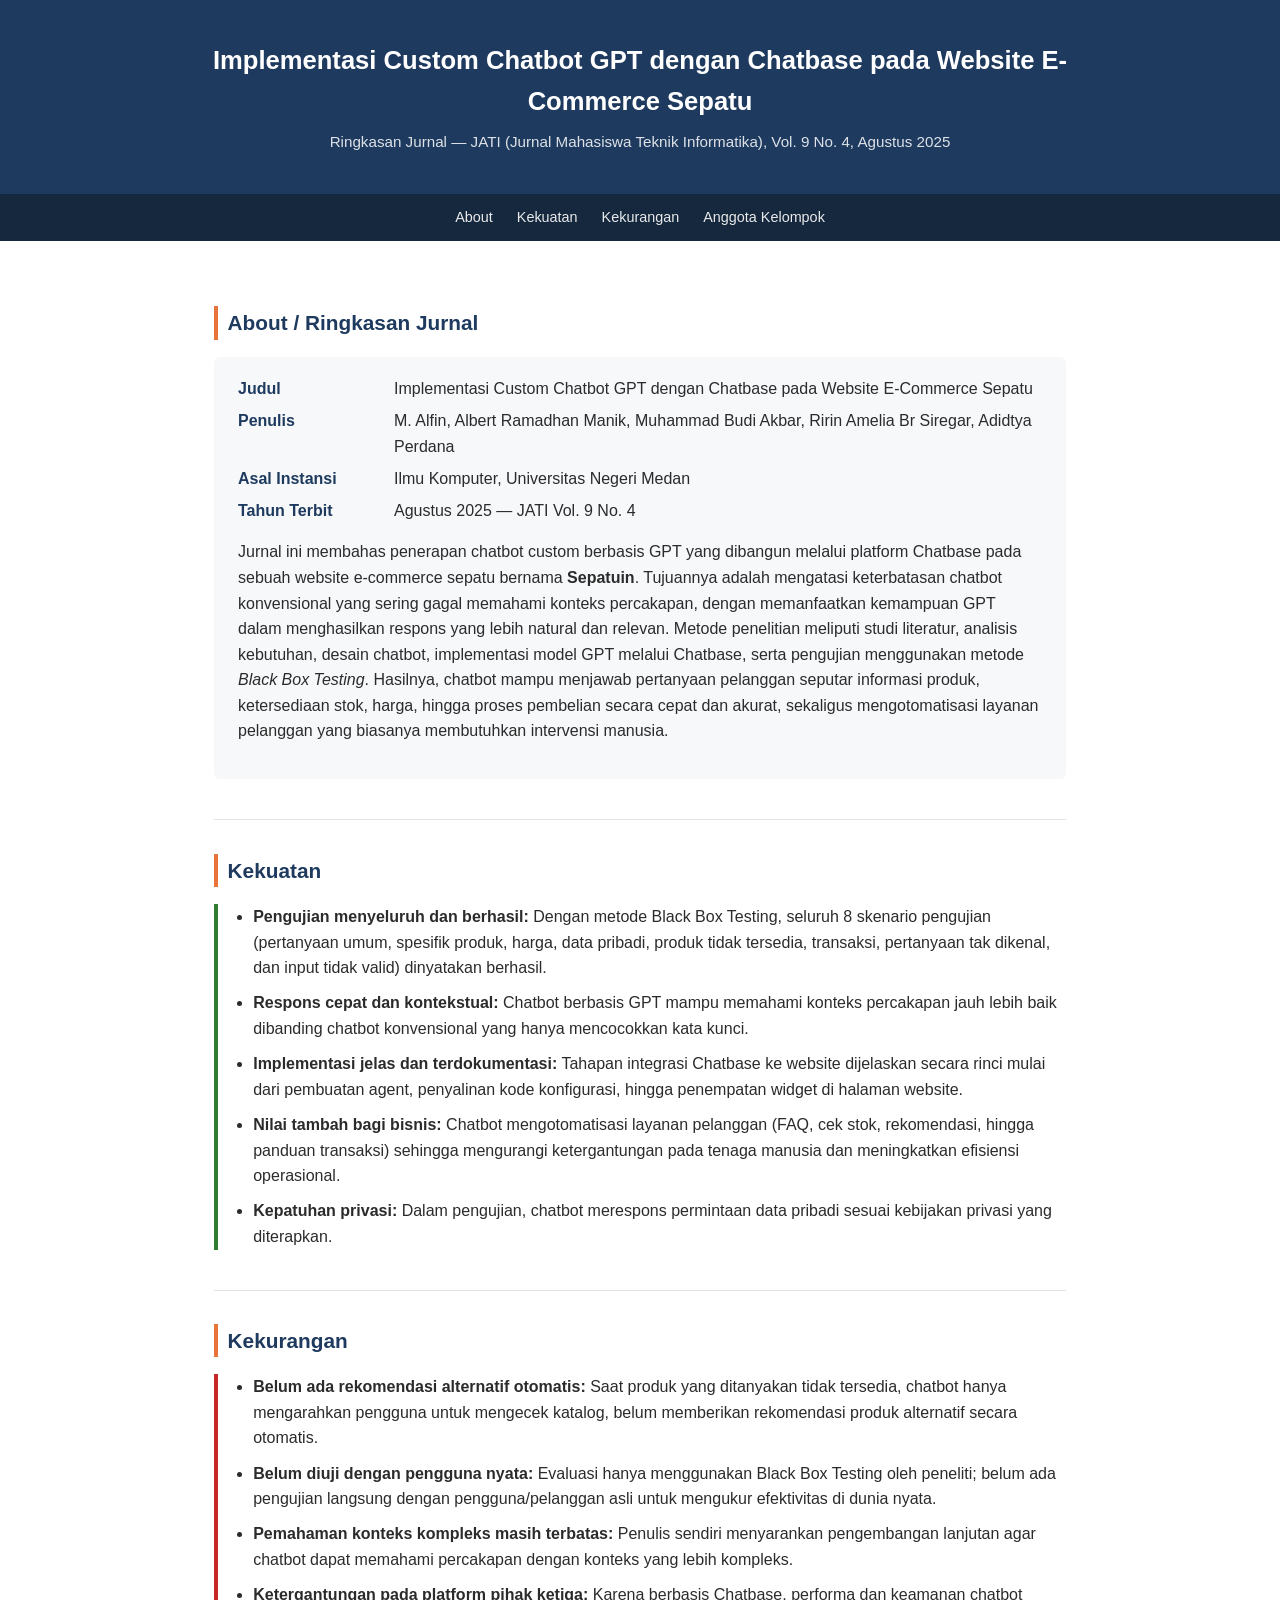
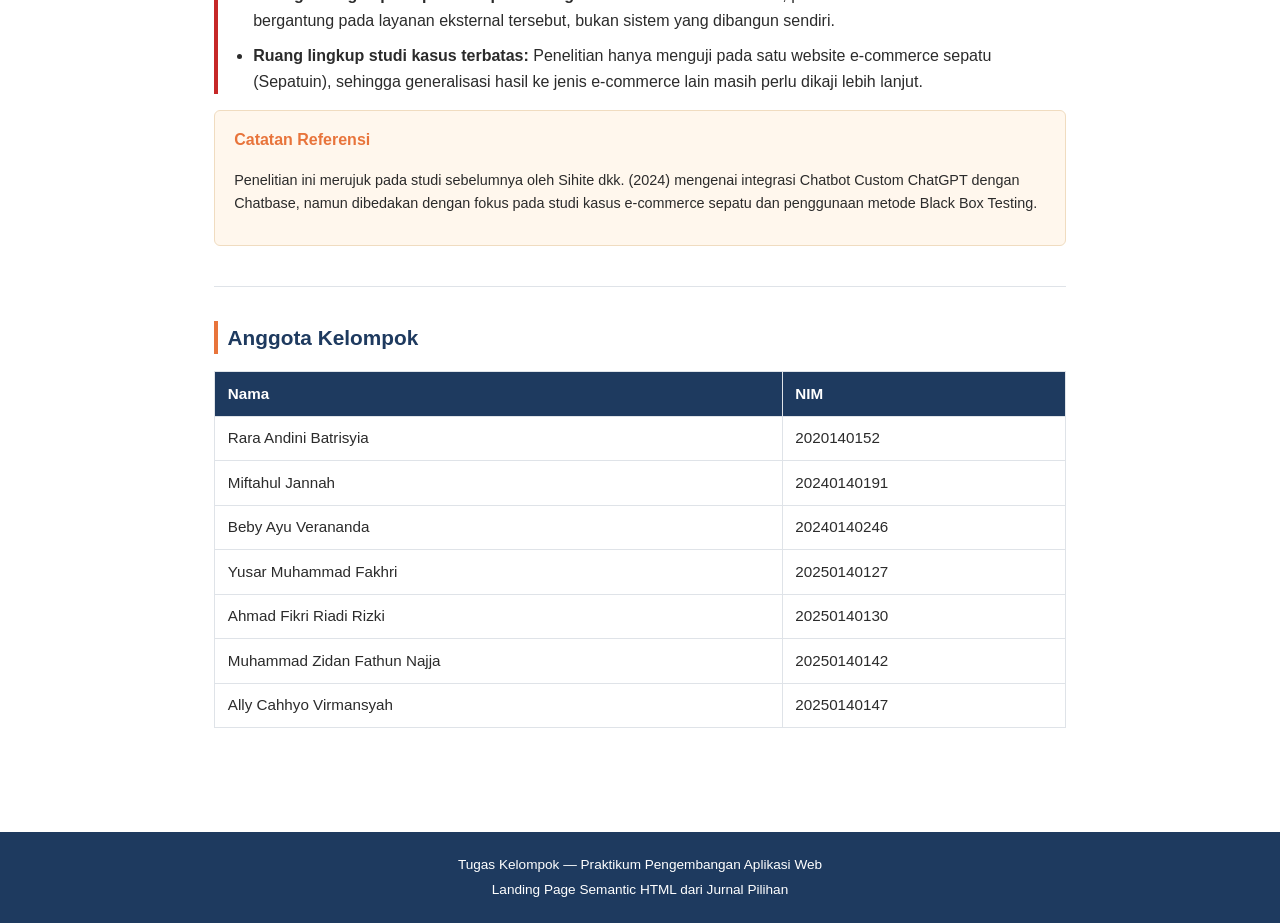
==== index.html @ 5da0dda4 "nambahin nim yang kurang" ====
<!DOCTYPE html>
<html lang="id">
<head>
<meta charset="UTF-8">
<meta name="viewport" content="width=device-width, initial-scale=1.0">
<title>Implementasi Custom Chatbot GPT dengan Chatbase pada Website E-Commerce Sepatu</title>
<style>
  :root {
    --primary: #1e3a5f;
    --accent: #e8743b;
    --bg-light: #f7f8fa;
    --text: #2b2b2b;
    --border: #dfe3e8;
  }
  * { box-sizing: border-box; }
  body {
    margin: 0;
    font-family: "Segoe UI", Arial, sans-serif;
    color: var(--text);
    line-height: 1.6;
    background: #ffffff;
  }
  header {
    background: var(--primary);
    color: #fff;
    padding: 2.5rem 1.5rem;
    text-align: center;
  }
  header h1 {
    margin: 0 0 0.5rem 0;
    font-size: 1.6rem;
    max-width: 900px;
    margin-left: auto;
    margin-right: auto;
  }
  header p.subtitle {
    margin: 0;
    opacity: 0.85;
    font-size: 0.95rem;
  }
  nav {
    background: #16283d;
    display: flex;
    justify-content: center;
    flex-wrap: wrap;
    gap: 1.5rem;
    padding: 0.75rem 1rem;
  }
  nav a {
    color: #fff;
    text-decoration: none;
    font-size: 0.9rem;
    opacity: 0.9;
  }
  nav a:hover { opacity: 1; text-decoration: underline; }
  main {
    max-width: 900px;
    margin: 0 auto;
    padding: 2rem 1.5rem;
  }
  section {
    margin-bottom: 2.5rem;
    padding-top: 1rem;
    border-top: 1px solid var(--border);
  }
  section:first-of-type { border-top: none; }
  h2 {
    color: var(--primary);
    border-left: 4px solid var(--accent);
    padding-left: 0.6rem;
    font-size: 1.3rem;
  }
  article {
    background: var(--bg-light);
    padding: 1.2rem 1.5rem;
    border-radius: 6px;
  }
  article dl {
    display: grid;
    grid-template-columns: 140px 1fr;
    gap: 0.4rem 1rem;
    margin: 0 0 1rem 0;
  }
  article dt { font-weight: 600; color: var(--primary); }
  article dd { margin: 0; }
  ul.point-list {
    padding-left: 1.2rem;
  }
  ul.point-list li {
    margin-bottom: 0.6rem;
  }
  .strength { border-left: 4px solid #2e7d32; padding-left: 1rem; }
  .weakness { border-left: 4px solid #c62828; padding-left: 1rem; }
  table.members {
    width: 100%;
    border-collapse: collapse;
    margin-top: 0.5rem;
  }
  table.members th, table.members td {
    border: 1px solid var(--border);
    padding: 0.6rem 0.8rem;
    text-align: left;
    font-size: 0.95rem;
  }
  table.members th {
    background: var(--primary);
    color: #fff;
  }
  aside {
    background: #fff7ed;
    border: 1px solid #f0dcc0;
    border-radius: 6px;
    padding: 1rem 1.2rem;
    font-size: 0.9rem;
    margin-top: 1rem;
  }
  aside h3 { margin-top: 0; color: var(--accent); font-size: 1rem; }
  footer {
    background: var(--primary);
    color: #fff;
    text-align: center;
    padding: 1.2rem 1rem;
    font-size: 0.85rem;
    margin-top: 2rem;
  }
  footer p { margin: 0.2rem 0; }
</style>
</head>
<body>

<header>
  <h1>Implementasi Custom Chatbot GPT dengan Chatbase pada Website E-Commerce Sepatu</h1>
  <p class="subtitle">Ringkasan Jurnal &mdash; JATI (Jurnal Mahasiswa Teknik Informatika), Vol. 9 No. 4, Agustus 2025</p>
</header>

<nav>
  <a href="#about">About</a>
  <a href="#kekuatan">Kekuatan</a>
  <a href="#kekurangan">Kekurangan</a>
  <a href="#anggota">Anggota Kelompok</a>
</nav>

<main>

  <section id="about">
    <h2>About / Ringkasan Jurnal</h2>
    <article>
      <dl>
        <dt>Judul</dt>
        <dd>Implementasi Custom Chatbot GPT dengan Chatbase pada Website E-Commerce Sepatu</dd>
        <dt>Penulis</dt>
        <dd>M. Alfin, Albert Ramadhan Manik, Muhammad Budi Akbar, Ririn Amelia Br Siregar, Adidtya Perdana</dd>
        <dt>Asal Instansi</dt>
        <dd>Ilmu Komputer, Universitas Negeri Medan</dd>
        <dt>Tahun Terbit</dt>
        <dd>Agustus 2025 &mdash; JATI Vol. 9 No. 4</dd>
      </dl>
      <p>
        Jurnal ini membahas penerapan chatbot custom berbasis GPT yang dibangun melalui platform
        Chatbase pada sebuah website e-commerce sepatu bernama <strong>Sepatuin</strong>. Tujuannya
        adalah mengatasi keterbatasan chatbot konvensional yang sering gagal memahami konteks
        percakapan, dengan memanfaatkan kemampuan GPT dalam menghasilkan respons yang lebih natural
        dan relevan. Metode penelitian meliputi studi literatur, analisis kebutuhan, desain chatbot,
        implementasi model GPT melalui Chatbase, serta pengujian menggunakan metode
        <em>Black Box Testing</em>. Hasilnya, chatbot mampu menjawab pertanyaan pelanggan seputar
        informasi produk, ketersediaan stok, harga, hingga proses pembelian secara cepat dan akurat,
        sekaligus mengotomatisasi layanan pelanggan yang biasanya membutuhkan intervensi manusia.
      </p>
    </article>
  </section>

  <section id="kekuatan">
    <h2>Kekuatan</h2>
    <div class="strength">
      <ul class="point-list">
        <li><strong>Pengujian menyeluruh dan berhasil:</strong> Dengan metode Black Box Testing, seluruh 8 skenario pengujian (pertanyaan umum, spesifik produk, harga, data pribadi, produk tidak tersedia, transaksi, pertanyaan tak dikenal, dan input tidak valid) dinyatakan berhasil.</li>
        <li><strong>Respons cepat dan kontekstual:</strong> Chatbot berbasis GPT mampu memahami konteks percakapan jauh lebih baik dibanding chatbot konvensional yang hanya mencocokkan kata kunci.</li>
        <li><strong>Implementasi jelas dan terdokumentasi:</strong> Tahapan integrasi Chatbase ke website dijelaskan secara rinci mulai dari pembuatan agent, penyalinan kode konfigurasi, hingga penempatan widget di halaman website.</li>
        <li><strong>Nilai tambah bagi bisnis:</strong> Chatbot mengotomatisasi layanan pelanggan (FAQ, cek stok, rekomendasi, hingga panduan transaksi) sehingga mengurangi ketergantungan pada tenaga manusia dan meningkatkan efisiensi operasional.</li>
        <li><strong>Kepatuhan privasi:</strong> Dalam pengujian, chatbot merespons permintaan data pribadi sesuai kebijakan privasi yang diterapkan.</li>
      </ul>
    </div>
  </section>

  <section id="kekurangan">
    <h2>Kekurangan</h2>
    <div class="weakness">
      <ul class="point-list">
        <li><strong>Belum ada rekomendasi alternatif otomatis:</strong> Saat produk yang ditanyakan tidak tersedia, chatbot hanya mengarahkan pengguna untuk mengecek katalog, belum memberikan rekomendasi produk alternatif secara otomatis.</li>
        <li><strong>Belum diuji dengan pengguna nyata:</strong> Evaluasi hanya menggunakan Black Box Testing oleh peneliti; belum ada pengujian langsung dengan pengguna/pelanggan asli untuk mengukur efektivitas di dunia nyata.</li>
        <li><strong>Pemahaman konteks kompleks masih terbatas:</strong> Penulis sendiri menyarankan pengembangan lanjutan agar chatbot dapat memahami percakapan dengan konteks yang lebih kompleks.</li>
        <li><strong>Ketergantungan pada platform pihak ketiga:</strong> Karena berbasis Chatbase, performa dan keamanan chatbot bergantung pada layanan eksternal tersebut, bukan sistem yang dibangun sendiri.</li>
        <li><strong>Ruang lingkup studi kasus terbatas:</strong> Penelitian hanya menguji pada satu website e-commerce sepatu (Sepatuin), sehingga generalisasi hasil ke jenis e-commerce lain masih perlu dikaji lebih lanjut.</li>
      </ul>
    </div>
    <aside>
      <h3>Catatan Referensi</h3>
      <p>Penelitian ini merujuk pada studi sebelumnya oleh Sihite dkk. (2024) mengenai integrasi Chatbot Custom ChatGPT dengan Chatbase, namun dibedakan dengan fokus pada studi kasus e-commerce sepatu dan penggunaan metode Black Box Testing.</p>
    </aside>
  </section>

  <section id="anggota">
    <h2>Anggota Kelompok</h2>
    <table class="members">
      <thead>
        <tr><th>Nama</th><th>NIM</th></tr>
      </thead>
      <tbody>
        <tr><td>Rara Andini Batrisyia</td><td>2020140152</td></tr>
        <tr><td>Miftahul Jannah</td><td>20240140191</td></tr>
        <tr><td>Beby Ayu Verananda</td><td>20240140246</td></tr>
        <tr><td>Yusar Muhammad Fakhri</td><td>20250140127</td></tr>
        <tr><td>Ahmad Fikri Riadi Rizki</td><td>20250140130</td></tr>
        <tr><td>Muhammad Zidan Fathun Najja</td><td>20250140142</td></tr>
        <tr><td>Ally Cahhyo Virmansyah</td><td>20250140147</td></tr>
      </tbody>
    </table>
  </section>

</main>

<footer>
  <p>Tugas Kelompok &mdash; Praktikum Pengembangan Aplikasi Web</p>
  <p>Landing Page Semantic HTML dari Jurnal Pilihan</p>
</footer>

</body>
</html>
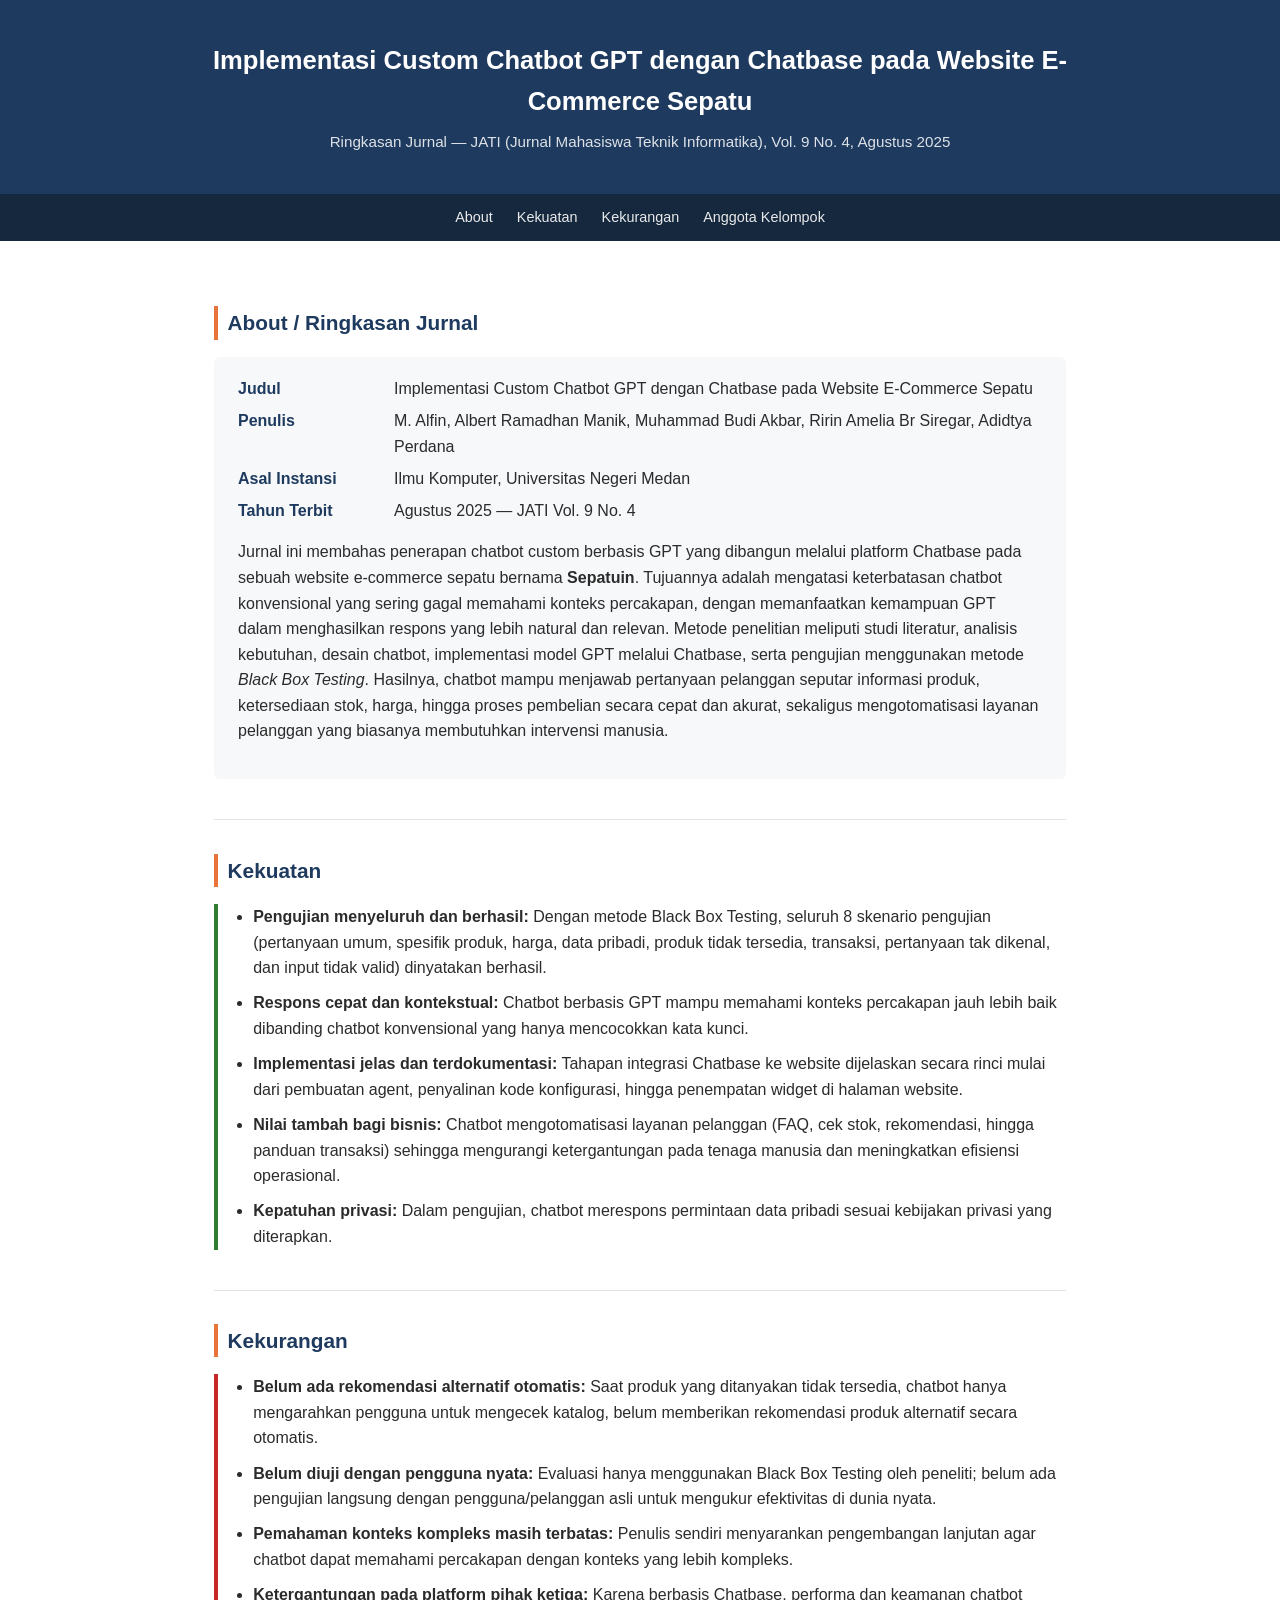
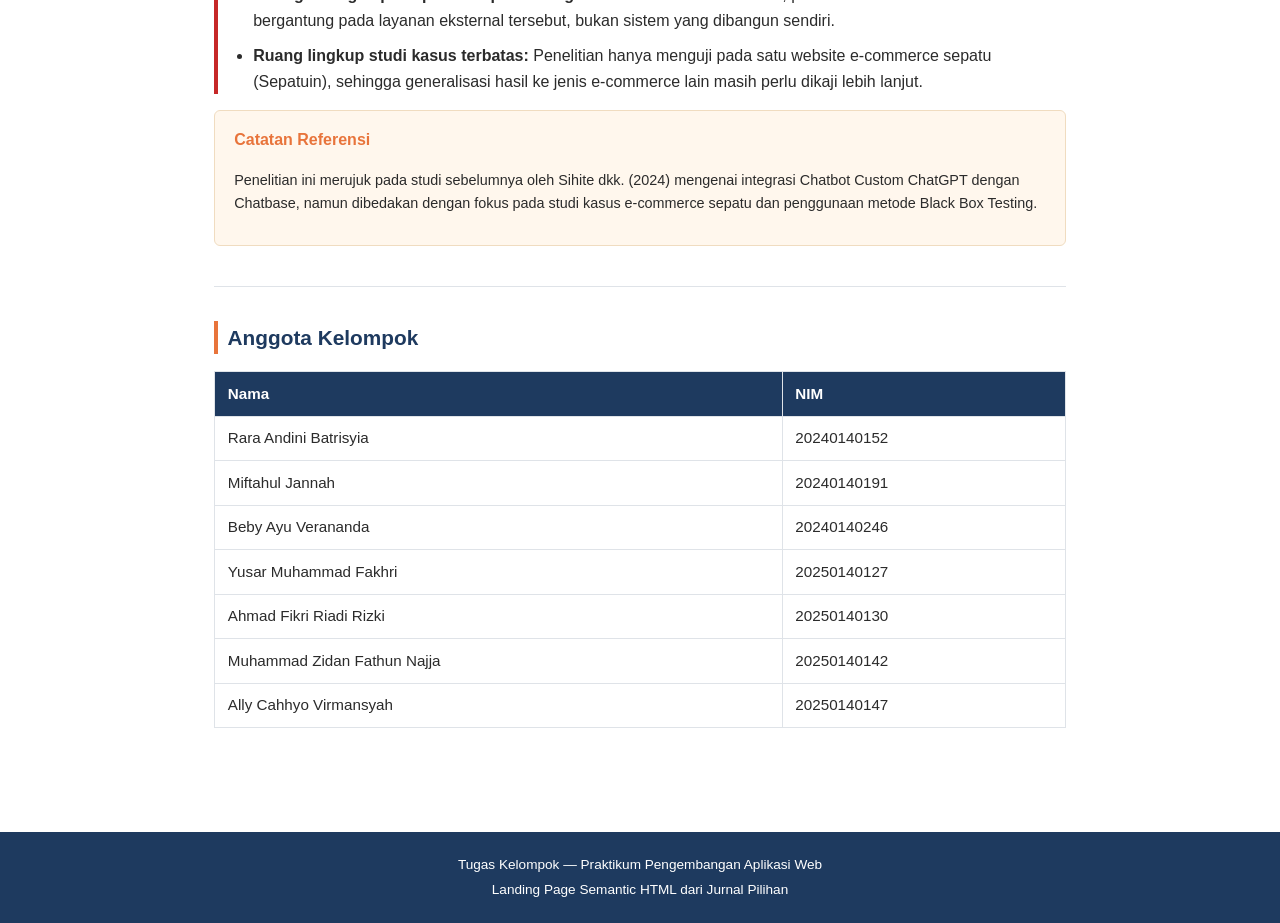
==== commit 8bfdf31c: "Ubah nim" ====
--- a/index.html
+++ b/index.html
@@ -206,7 +206,7 @@
         <tr><th>Nama</th><th>NIM</th></tr>
       </thead>
       <tbody>
-        <tr><td>Rara Andini Batrisyia</td><td>2020140152</td></tr>
+        <tr><td>Rara Andini Batrisyia</td><td>20240140152</td></tr>
         <tr><td>Miftahul Jannah</td><td>20240140191</td></tr>
         <tr><td>Beby Ayu Verananda</td><td>20240140246</td></tr>
         <tr><td>Yusar Muhammad Fakhri</td><td>20250140127</td></tr>
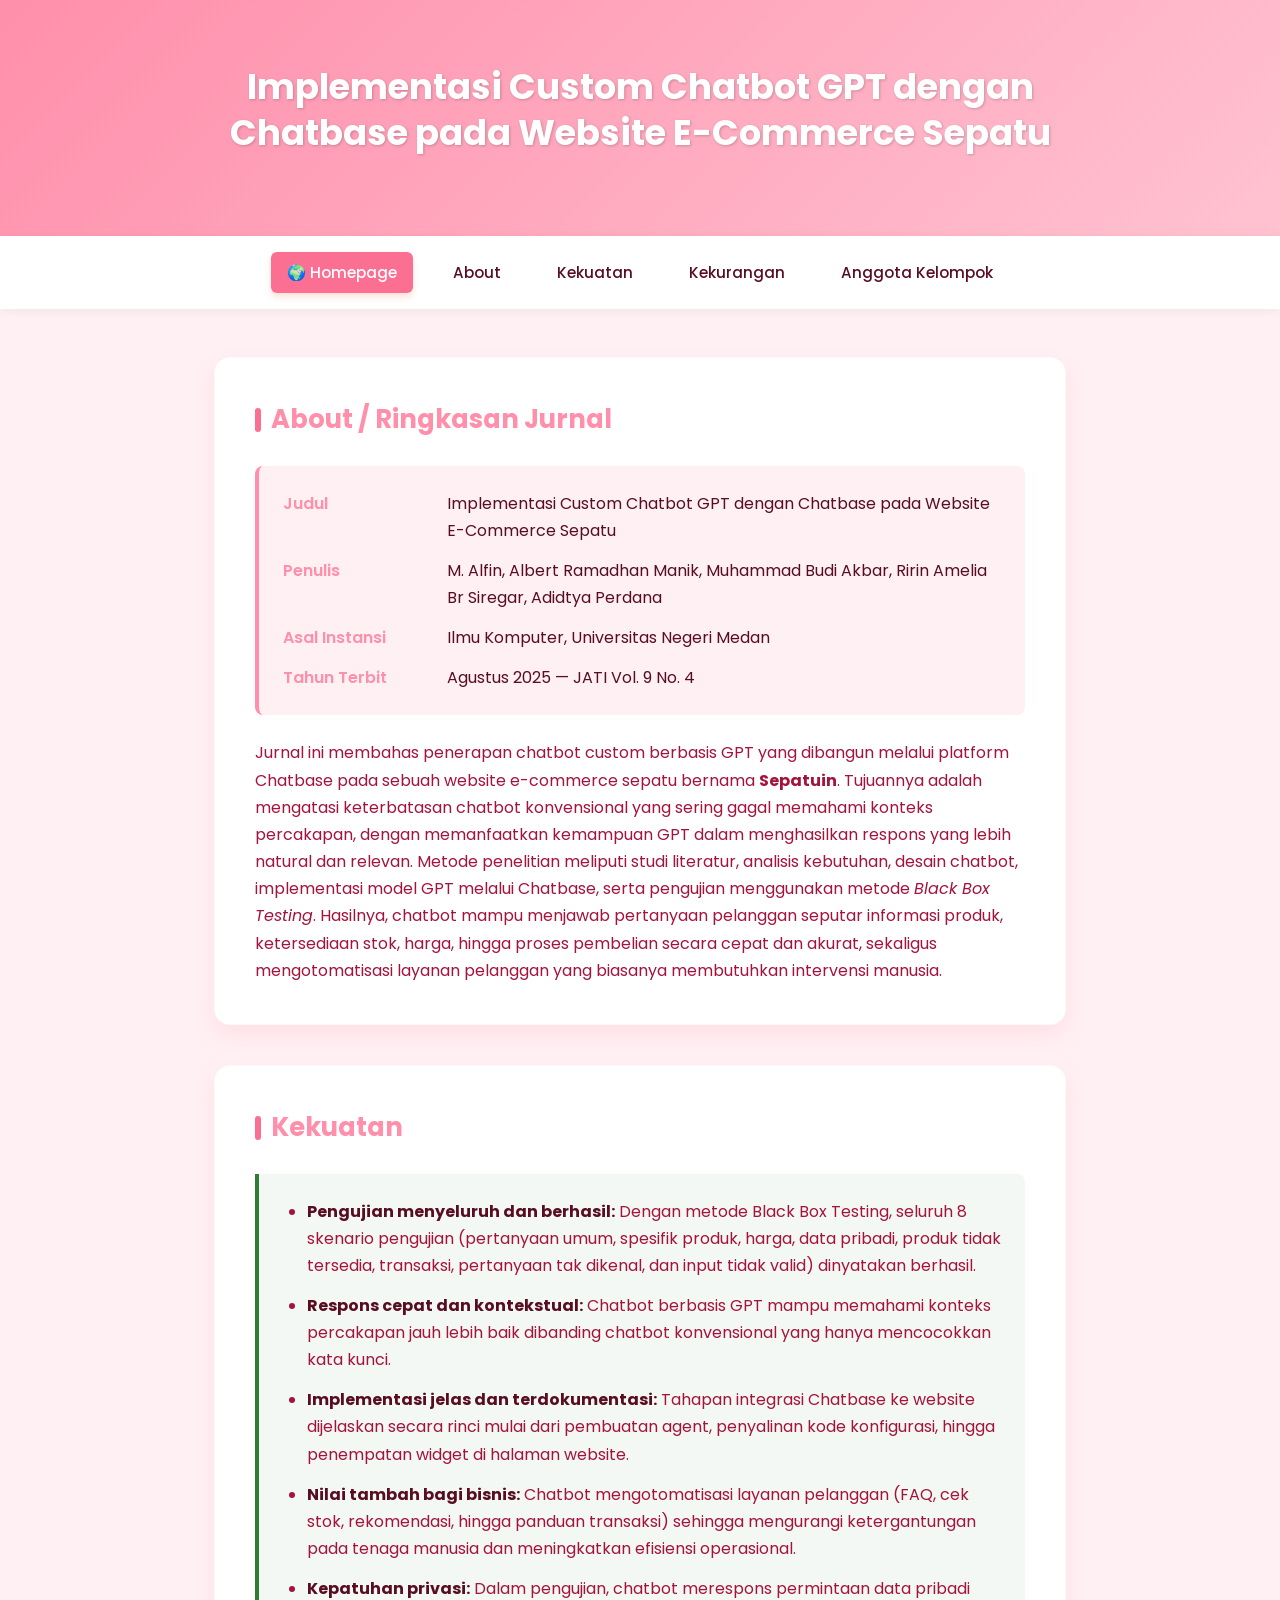
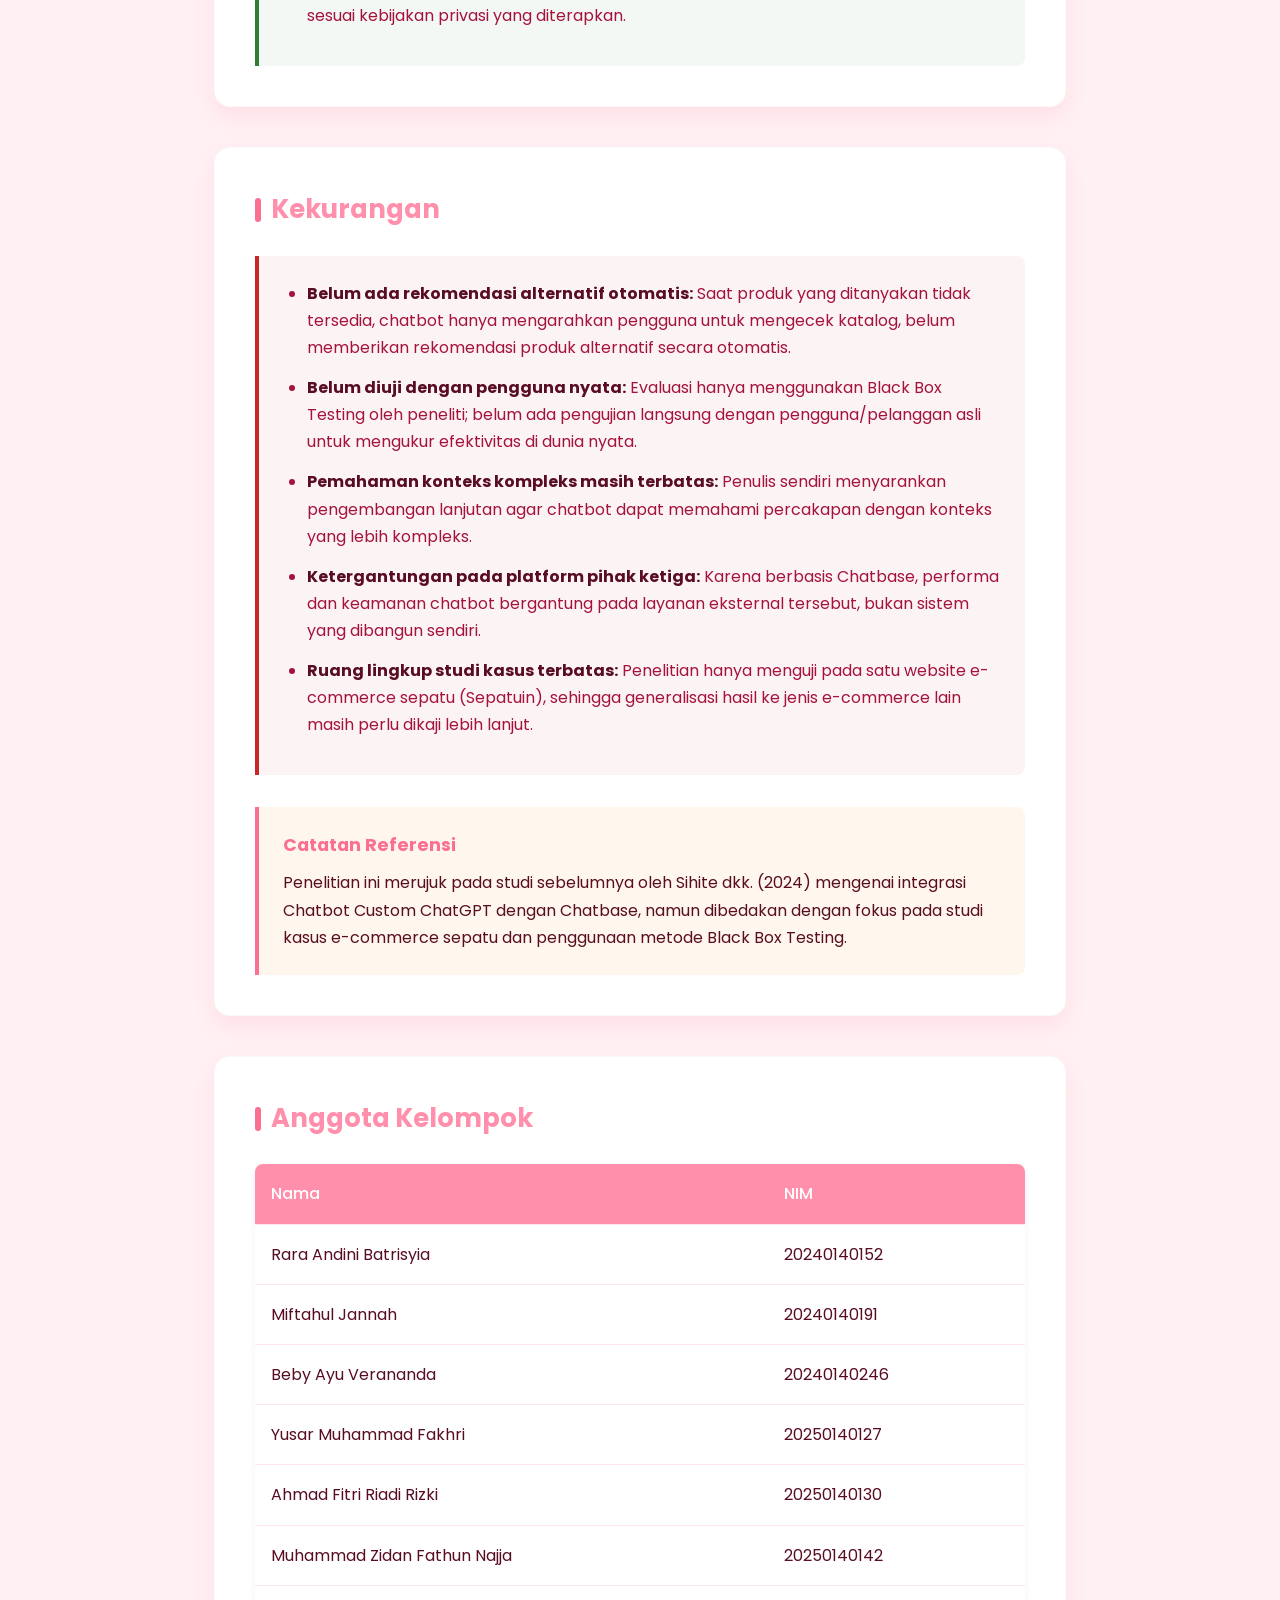
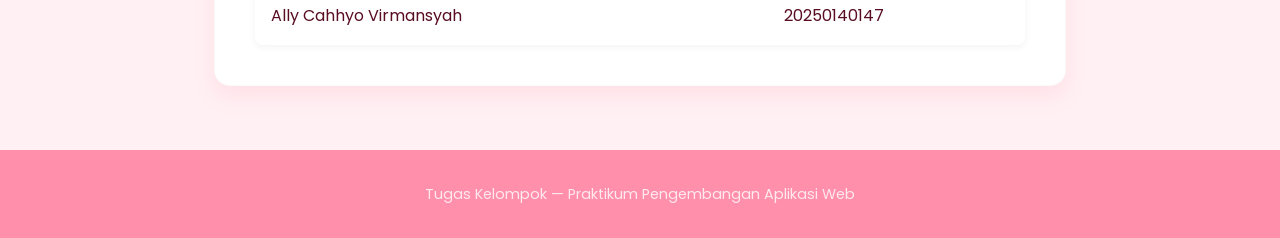
==== commit 75c79b4a: "Menambahkan Homepage" ====
--- a/index.html
+++ b/index.html
@@ -4,136 +4,220 @@
 <meta charset="UTF-8">
 <meta name="viewport" content="width=device-width, initial-scale=1.0">
 <title>Implementasi Custom Chatbot GPT dengan Chatbase pada Website E-Commerce Sepatu</title>
+<link href="https://fonts.googleapis.com/css2?family=Poppins:wght@300;400;500;600;700&display=swap" rel="stylesheet">
 <style>
   :root {
-    --primary: #1e3a5f;
-    --accent: #e8743b;
-    --bg-light: #f7f8fa;
-    --text: #2b2b2b;
-    --border: #dfe3e8;
-  }
-  * { box-sizing: border-box; }
+    --primary: #ff8fab;
+    --primary-light: #ffc2d1;
+    --accent: #fb6f92;
+    --bg-main: #fff0f3;
+    --bg-light: #ffffff;
+    --text-main: #590d22;
+    --text-muted: #a4133c;
+    --border: #ffe5ec;
+    --shadow: 0 10px 20px rgba(255, 143, 171, 0.15);
+    --radius: 16px;
+  }
+  * { 
+    box-sizing: border-box; 
+    margin: 0;
+    padding: 0;
+  }
   body {
-    margin: 0;
-    font-family: "Segoe UI", Arial, sans-serif;
-    color: var(--text);
-    line-height: 1.6;
+    font-family: 'Poppins', sans-serif;
+    color: var(--text-main);
+    line-height: 1.7;
+    background: var(--bg-main);
+  }
+  header {
+    background: linear-gradient(135deg, var(--primary) 0%, var(--primary-light) 100%);
+    color: #fff;
+    padding: 4rem 1.5rem;
+    text-align: center;
+    box-shadow: 0 4px 6px rgba(0,0,0,0.1);
+  }
+  header h1 {
+    font-size: 2.2rem;
+    font-weight: 700;
+    max-width: 900px;
+    margin: 0 auto 1rem auto;
+    line-height: 1.3;
+    text-shadow: 1px 1px 3px rgba(0,0,0,0.2);
+  }
+  header p.subtitle {
+    opacity: 0.9;
+    font-size: 1.1rem;
+    font-weight: 300;
+  }
+  nav {
     background: #ffffff;
-  }
-  header {
-    background: var(--primary);
-    color: #fff;
-    padding: 2.5rem 1.5rem;
-    text-align: center;
-  }
-  header h1 {
-    margin: 0 0 0.5rem 0;
-    font-size: 1.6rem;
-    max-width: 900px;
-    margin-left: auto;
-    margin-right: auto;
-  }
-  header p.subtitle {
-    margin: 0;
-    opacity: 0.85;
-    font-size: 0.95rem;
-  }
-  nav {
-    background: #16283d;
     display: flex;
     justify-content: center;
+    align-items: center;
     flex-wrap: wrap;
     gap: 1.5rem;
-    padding: 0.75rem 1rem;
+    padding: 1rem 2rem;
+    box-shadow: 0 2px 10px rgba(0,0,0,0.05);
+    position: sticky;
+    top: 0;
+    z-index: 100;
   }
   nav a {
-    color: #fff;
+    color: var(--text-main);
     text-decoration: none;
-    font-size: 0.9rem;
-    opacity: 0.9;
-  }
-  nav a:hover { opacity: 1; text-decoration: underline; }
+    font-size: 0.95rem;
+    font-weight: 500;
+    transition: all 0.3s ease;
+    padding: 0.5rem 1rem;
+    border-radius: 6px;
+  }
+  nav a:hover { 
+    background: rgba(255, 143, 171, 0.1);
+    color: var(--primary);
+  }
+  .btn-home {
+    background: var(--accent) !important;
+    color: #fff !important;
+    box-shadow: 0 4px 6px rgba(232, 116, 59, 0.2);
+  }
+  .btn-home:hover {
+    background: #cf622f !important;
+    transform: translateY(-2px);
+  }
   main {
     max-width: 900px;
-    margin: 0 auto;
-    padding: 2rem 1.5rem;
+    margin: 3rem auto;
+    padding: 0 1.5rem;
   }
   section {
+    background: var(--bg-light);
+    border-radius: var(--radius);
+    padding: 2.5rem;
     margin-bottom: 2.5rem;
-    padding-top: 1rem;
-    border-top: 1px solid var(--border);
-  }
-  section:first-of-type { border-top: none; }
+    box-shadow: var(--shadow);
+    border: 1px solid rgba(0,0,0,0.02);
+    transition: transform 0.3s ease;
+  }
+  section:hover {
+    transform: translateY(-3px);
+  }
   h2 {
     color: var(--primary);
-    border-left: 4px solid var(--accent);
-    padding-left: 0.6rem;
-    font-size: 1.3rem;
+    font-size: 1.6rem;
+    margin-bottom: 1.5rem;
+    display: flex;
+    align-items: center;
+    gap: 10px;
+  }
+  h2::before {
+    content: '';
+    display: inline-block;
+    width: 6px;
+    height: 24px;
+    background-color: var(--accent);
+    border-radius: 4px;
   }
   article {
-    background: var(--bg-light);
-    padding: 1.2rem 1.5rem;
-    border-radius: 6px;
+    color: var(--text-muted);
   }
   article dl {
     display: grid;
     grid-template-columns: 140px 1fr;
-    gap: 0.4rem 1rem;
-    margin: 0 0 1rem 0;
-  }
-  article dt { font-weight: 600; color: var(--primary); }
-  article dd { margin: 0; }
+    gap: 0.8rem 1.5rem;
+    margin-bottom: 1.5rem;
+    background: var(--bg-main);
+    padding: 1.5rem;
+    border-radius: 8px;
+    border-left: 4px solid var(--primary);
+  }
+  article dt { 
+    font-weight: 600; 
+    color: var(--primary); 
+  }
+  article dd { 
+    margin: 0;
+    color: var(--text-main); 
+  }
   ul.point-list {
-    padding-left: 1.2rem;
+    padding-left: 1.5rem;
+    color: var(--text-muted);
   }
   ul.point-list li {
-    margin-bottom: 0.6rem;
-  }
-  .strength { border-left: 4px solid #2e7d32; padding-left: 1rem; }
-  .weakness { border-left: 4px solid #c62828; padding-left: 1rem; }
+    margin-bottom: 0.8rem;
+  }
+  ul.point-list li strong {
+    color: var(--text-main);
+  }
+  .strength {
+    background: rgba(46, 125, 50, 0.05);
+    border-left: 4px solid #2e7d32; 
+    padding: 1.5rem;
+    border-radius: 0 8px 8px 0;
+  }
+  .weakness { 
+    background: rgba(198, 40, 40, 0.05);
+    border-left: 4px solid #c62828; 
+    padding: 1.5rem;
+    border-radius: 0 8px 8px 0;
+  }
   table.members {
     width: 100%;
     border-collapse: collapse;
-    margin-top: 0.5rem;
+    margin-top: 1rem;
+    overflow: hidden;
+    border-radius: 8px;
+    box-shadow: 0 2px 8px rgba(0,0,0,0.05);
   }
   table.members th, table.members td {
-    border: 1px solid var(--border);
-    padding: 0.6rem 0.8rem;
+    padding: 1rem;
     text-align: left;
-    font-size: 0.95rem;
+    border-bottom: 1px solid var(--border);
   }
   table.members th {
     background: var(--primary);
     color: #fff;
+    font-weight: 500;
+  }
+  table.members tr:last-child td {
+    border-bottom: none;
+  }
+  table.members tr:hover td {
+    background: rgba(30, 58, 95, 0.02);
   }
   aside {
     background: #fff7ed;
-    border: 1px solid #f0dcc0;
-    border-radius: 6px;
-    padding: 1rem 1.2rem;
-    font-size: 0.9rem;
-    margin-top: 1rem;
-  }
-  aside h3 { margin-top: 0; color: var(--accent); font-size: 1rem; }
+    border-left: 4px solid var(--accent);
+    border-radius: 0 8px 8px 0;
+    padding: 1.5rem;
+    margin-top: 2rem;
+  }
+  aside h3 { 
+    margin-top: 0; 
+    color: var(--accent); 
+    font-size: 1.1rem; 
+    margin-bottom: 0.5rem;
+  }
   footer {
     background: var(--primary);
     color: #fff;
     text-align: center;
-    padding: 1.2rem 1rem;
-    font-size: 0.85rem;
-    margin-top: 2rem;
-  }
-  footer p { margin: 0.2rem 0; }
+    padding: 2rem 1rem;
+    margin-top: 4rem;
+  }
+  footer p { 
+    opacity: 0.8;
+    font-size: 0.9rem;
+  }
 </style>
 </head>
 <body>
 
 <header>
   <h1>Implementasi Custom Chatbot GPT dengan Chatbase pada Website E-Commerce Sepatu</h1>
-  <p class="subtitle">Ringkasan Jurnal &mdash; JATI (Jurnal Mahasiswa Teknik Informatika), Vol. 9 No. 4, Agustus 2025</p>
 </header>
 
 <nav>
+  <a href="homepage.html" class="btn-home">🌍 Homepage</a>
   <a href="#about">About</a>
   <a href="#kekuatan">Kekuatan</a>
   <a href="#kekurangan">Kekurangan</a>
@@ -210,7 +294,7 @@
         <tr><td>Miftahul Jannah</td><td>20240140191</td></tr>
         <tr><td>Beby Ayu Verananda</td><td>20240140246</td></tr>
         <tr><td>Yusar Muhammad Fakhri</td><td>20250140127</td></tr>
-        <tr><td>Ahmad Fikri Riadi Rizki</td><td>20250140130</td></tr>
+        <tr><td>Ahmad Fitri Riadi Rizki</td><td>20250140130</td></tr>
         <tr><td>Muhammad Zidan Fathun Najja</td><td>20250140142</td></tr>
         <tr><td>Ally Cahhyo Virmansyah</td><td>20250140147</td></tr>
       </tbody>
@@ -221,7 +305,6 @@
 
 <footer>
   <p>Tugas Kelompok &mdash; Praktikum Pengembangan Aplikasi Web</p>
-  <p>Landing Page Semantic HTML dari Jurnal Pilihan</p>
 </footer>
 
 </body>
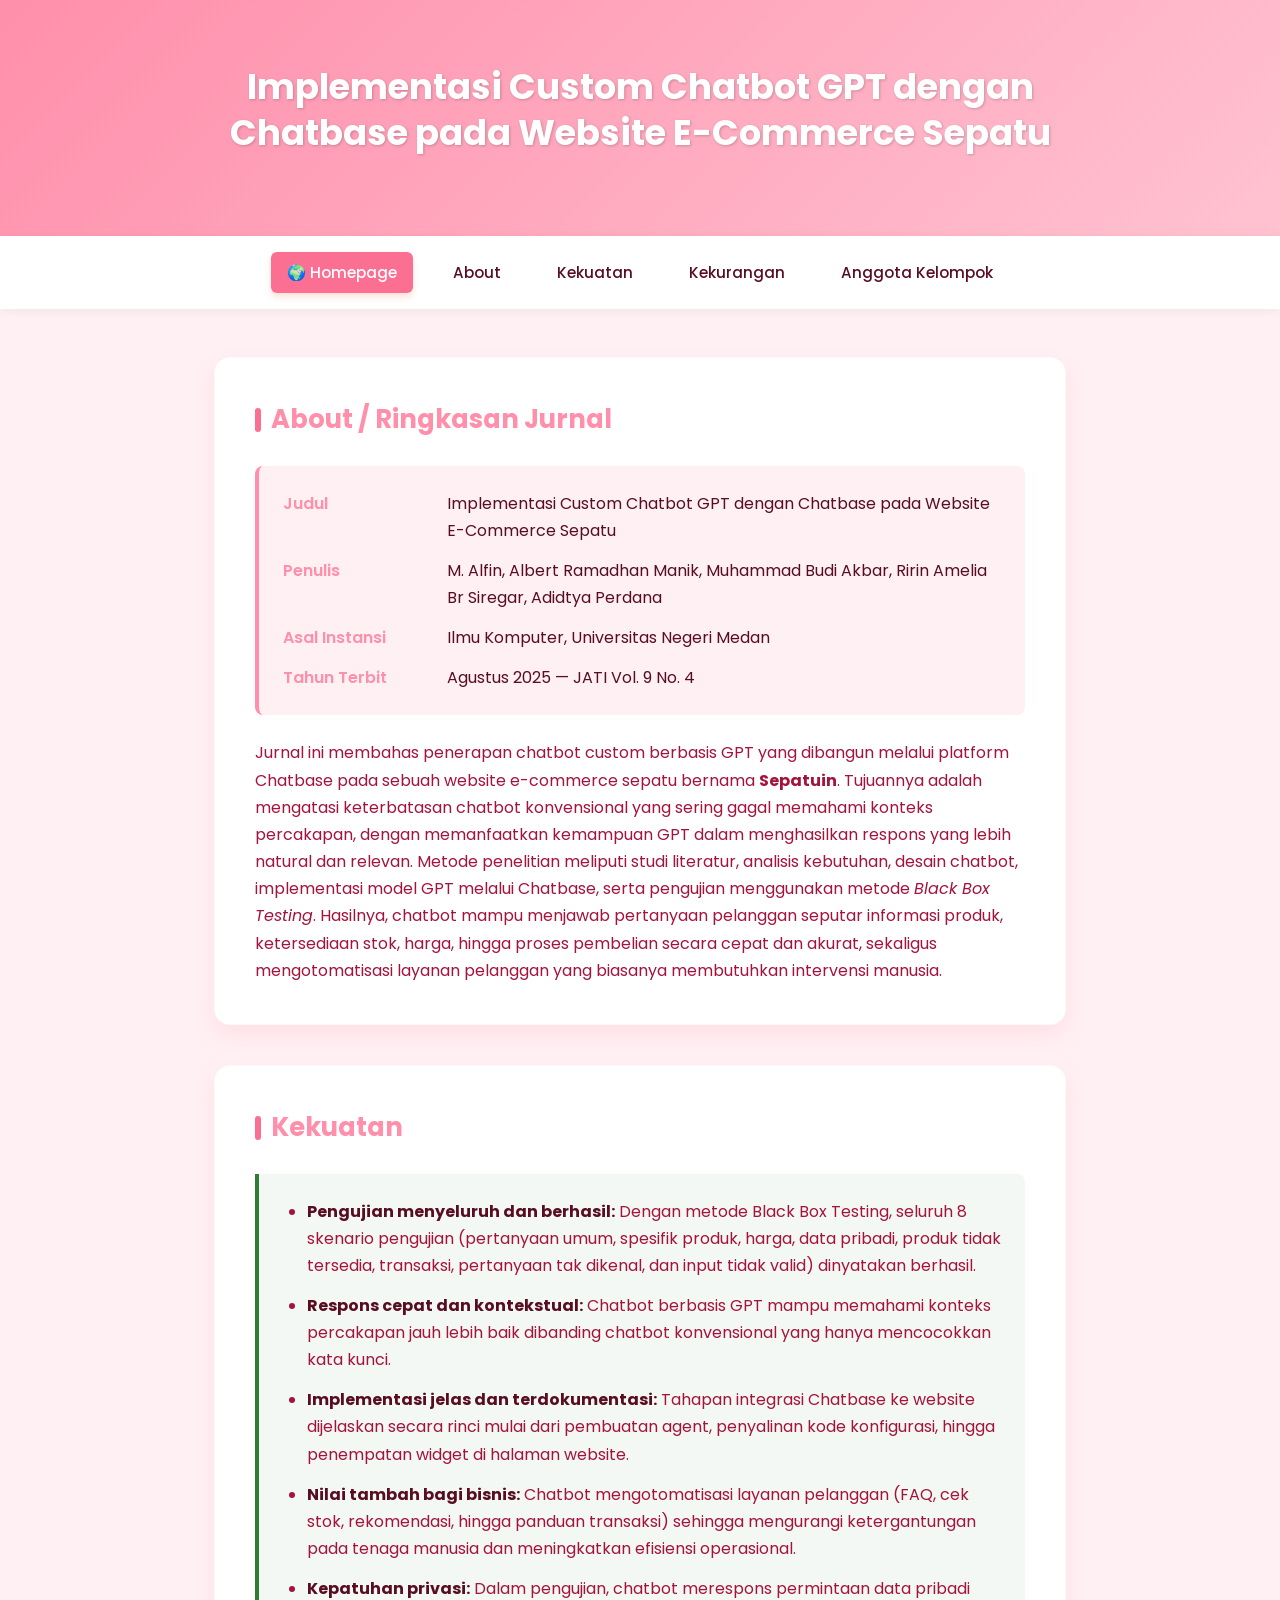
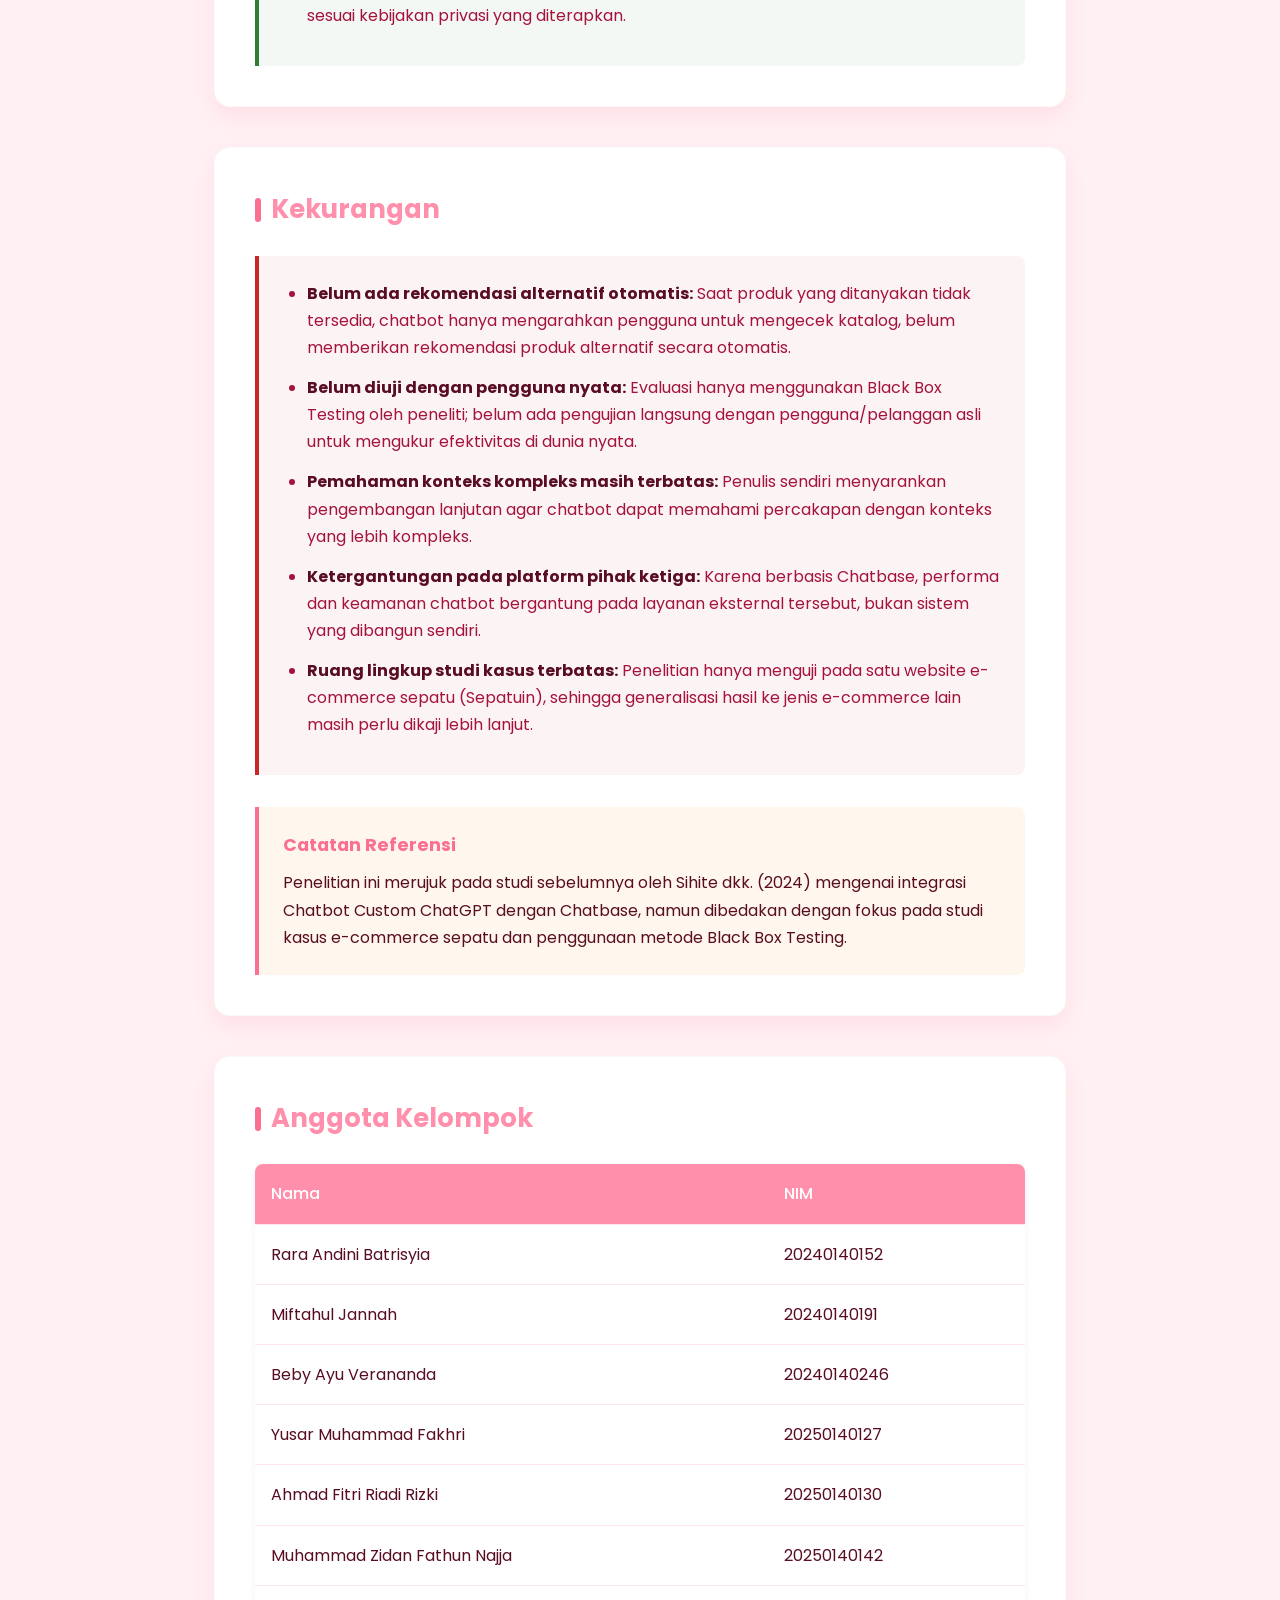
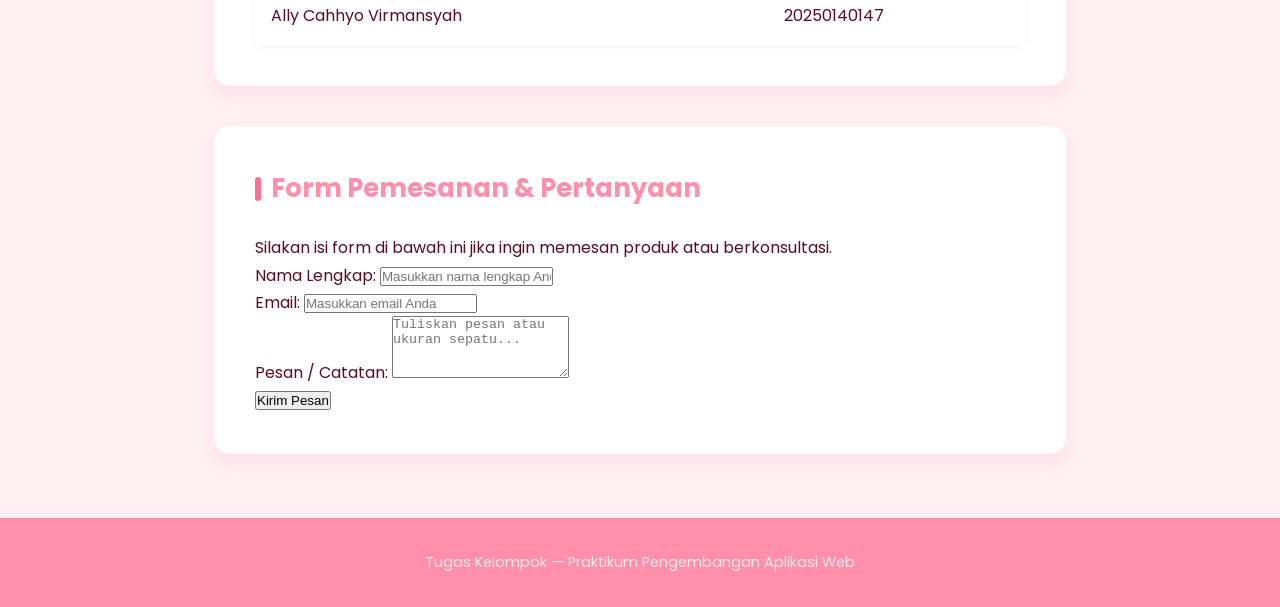
==== commit 19a632c3: "nambah section form" ====
--- a/index.html
+++ b/index.html
@@ -301,6 +301,29 @@
     </table>
   </section>
 
+  <!-- Section Form dan Input (Ketentuan 4) -->
+  <section id="kontak" class="contact-section">
+      <div class="section-title">
+          <h2>Form Pemesanan & Pertanyaan</h2>
+          <p>Silakan isi form di bawah ini jika ingin memesan produk atau berkonsultasi.</p>
+      </div>
+      <form class="contact-form">
+          <div class="form-group">
+              <label for="nama">Nama Lengkap:</label>
+              <input type="text" id="nama" name="nama" placeholder="Masukkan nama lengkap Anda" required>
+          </div>
+          <div class="form-group">
+              <label for="email">Email:</label>
+              <input type="email" id="email" name="email" placeholder="Masukkan email Anda" required>
+          </div>
+          <div class="form-group">
+              <label for="pesan">Pesan / Catatan:</label>
+              <textarea id="pesan" name="pesan" rows="4" placeholder="Tuliskan pesan atau ukuran sepatu..." required></textarea>
+          </div>
+          <button type="submit" class="btn-primary">Kirim Pesan</button>
+      </form>
+  </section>
+
 </main>
 
 <footer>
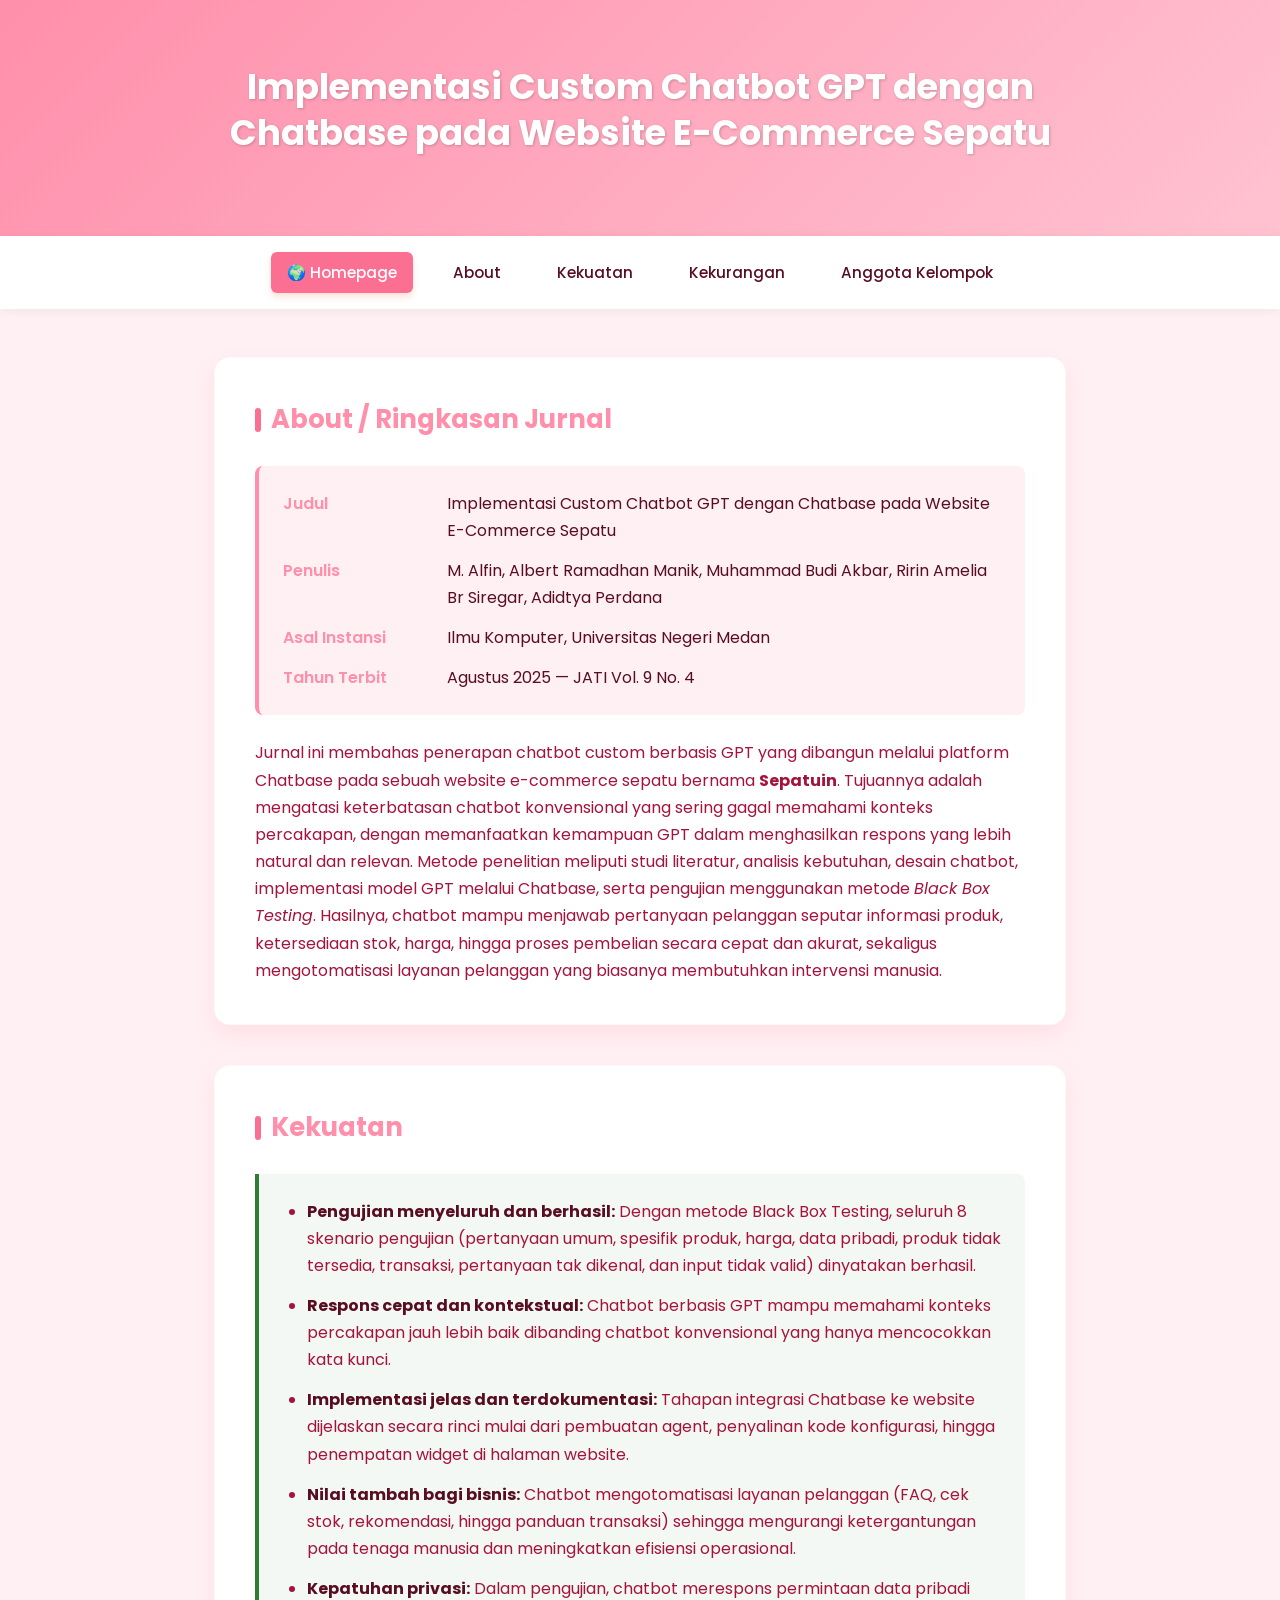
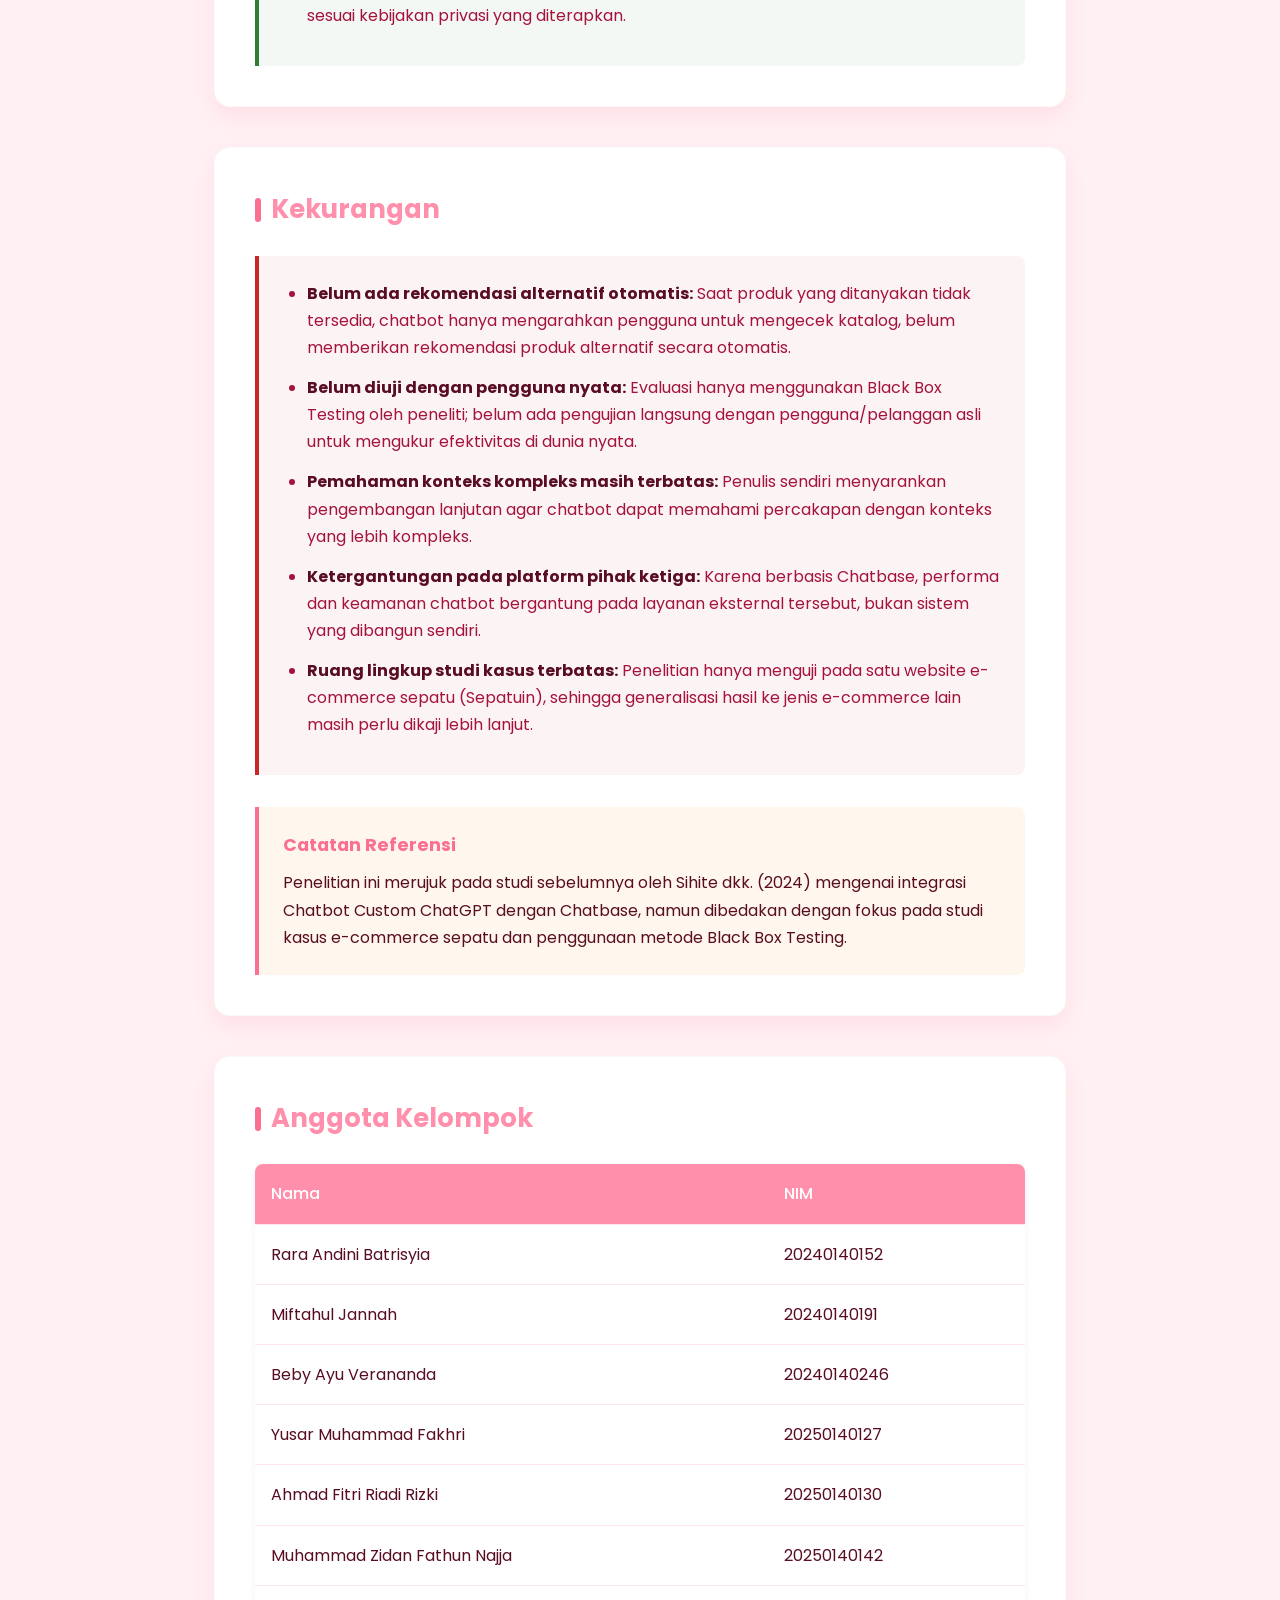
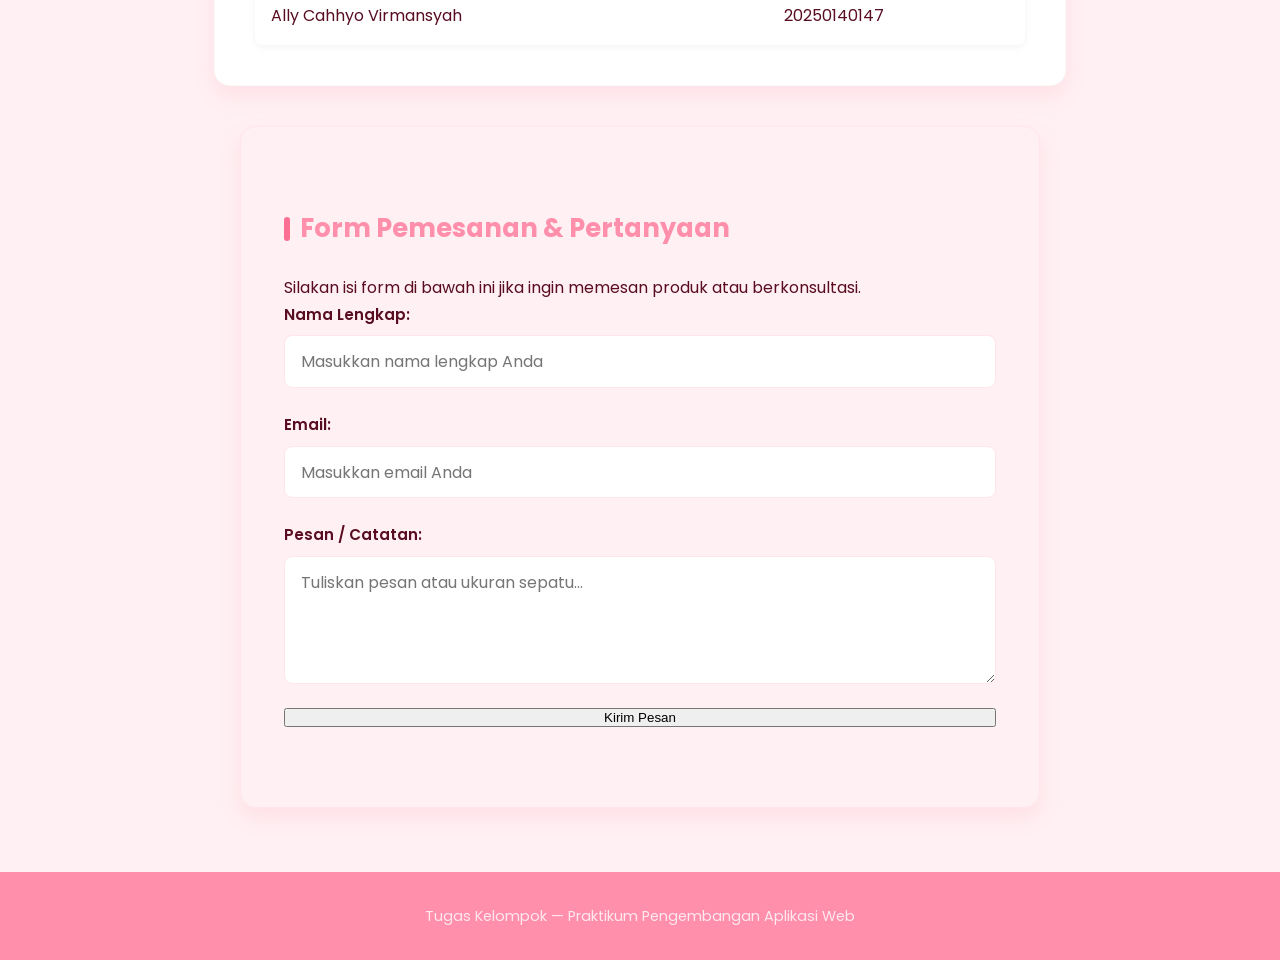
==== commit fee77699: "fix style buat section form, ternyata gk nyatu ke index.html" ====
--- a/index.html
+++ b/index.html
@@ -323,6 +323,59 @@
           <button type="submit" class="btn-primary">Kirim Pesan</button>
       </form>
   </section>
+  <style>
+    /* Styling Form dan Focus State (Ketentuan 4) */
+.contact-section {
+    padding: 5rem 5%;
+    max-width: 800px;
+    margin: 0 auto;
+    background-color: var(--white);
+    border-radius: var(--radius);
+    margin-bottom: 3rem;
+    box-shadow: var(--shadow);
+    border: 1px solid var(--border);
+}
+
+.contact-form {
+    display: flex;
+    flex-direction: column;
+    gap: 1.5rem;
+}
+
+.form-group {
+    display: flex;
+    flex-direction: column;
+    gap: 0.5rem;
+}
+
+.form-group label {
+    font-weight: 600;
+    color: var(--text-dark);
+    font-size: 0.95rem;
+}
+
+.form-group input,
+.form-group textarea {
+    width: 100%;
+    padding: 0.8rem 1rem;
+    border: 1px solid var(--border);
+    border-radius: 8px;
+    font-family: inherit;
+    font-size: 1rem;
+    background-color: var(--bg-light);
+    color: var(--text-dark);
+    transition: var(--transition);
+}
+
+/* Focus State (Wajib untuk Ketentuan Nomor 4) */
+.form-group input:focus,
+.form-group textarea:focus {
+    border-color: var(--accent);
+    outline: none;
+    box-shadow: 0 0 0 3px rgba(251, 111, 146, 0.25);
+    background-color: var(--white);
+}
+  </style>
 
 </main>
 
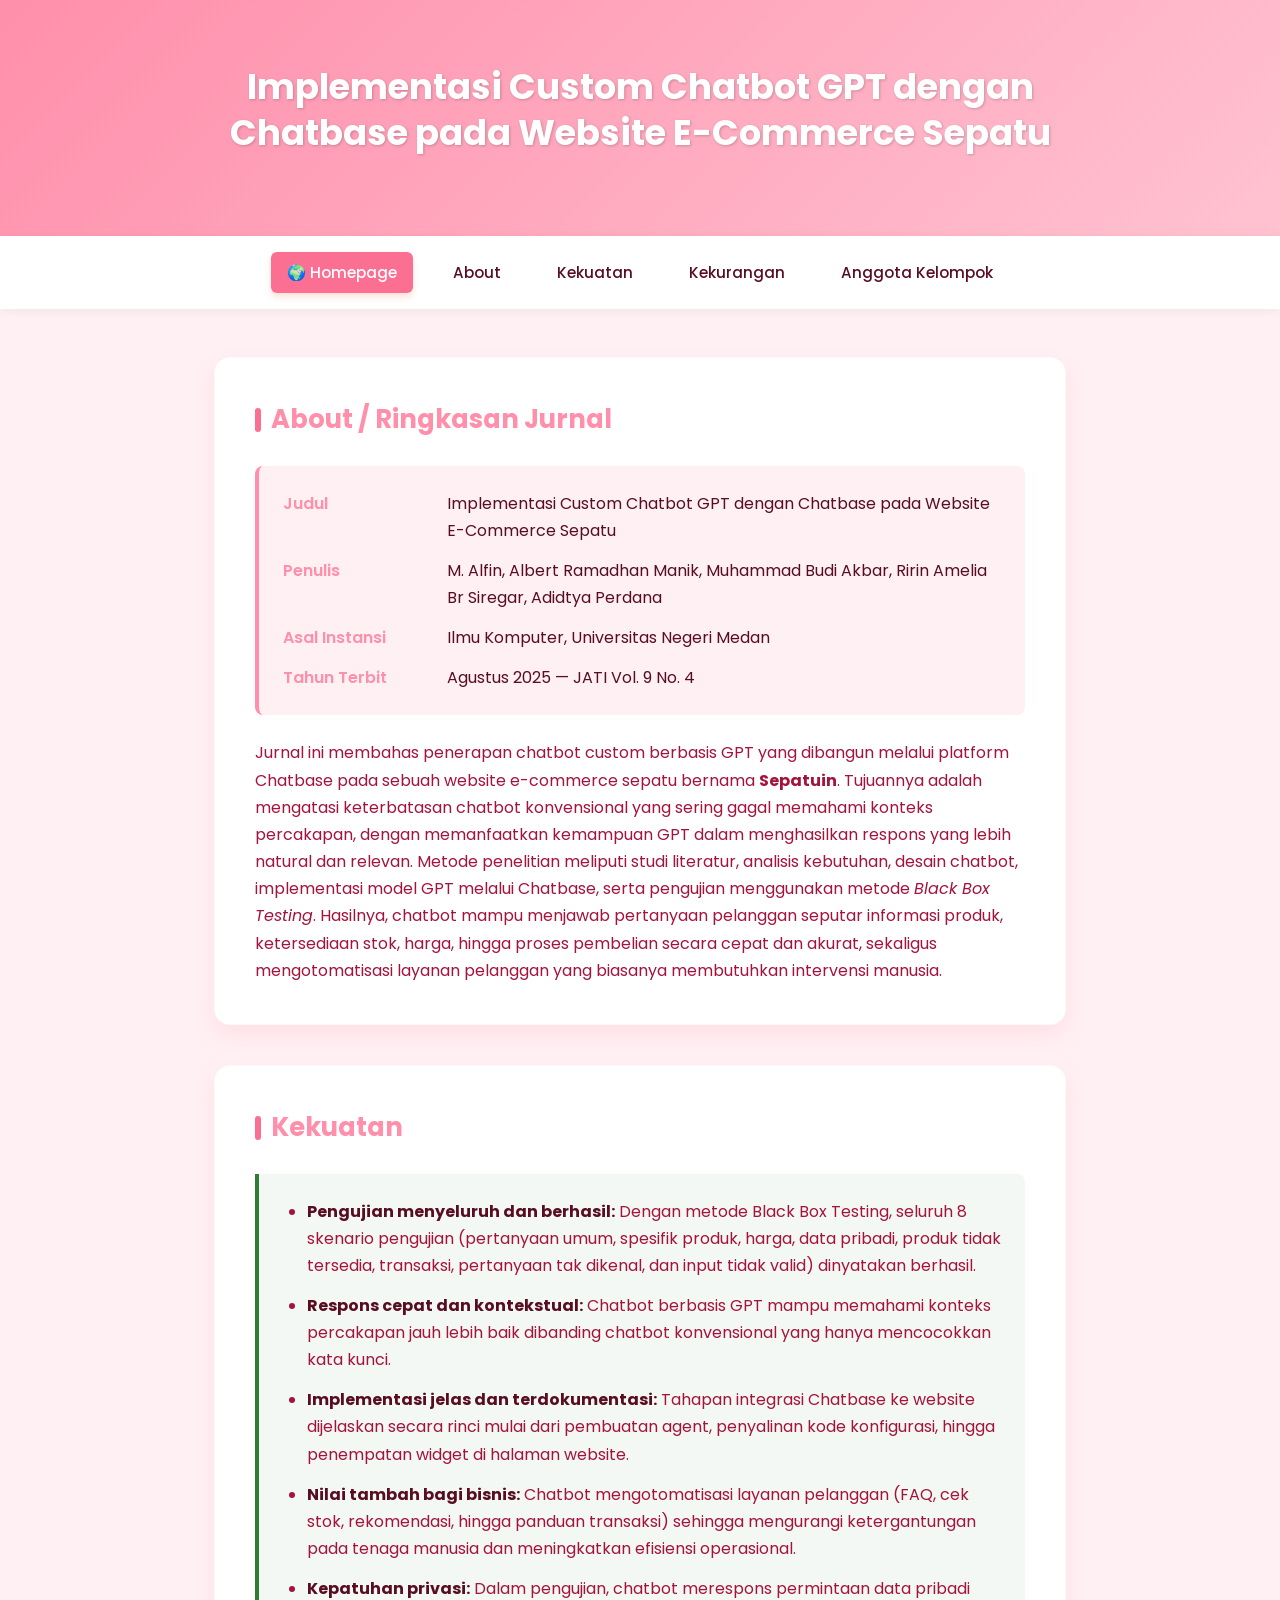
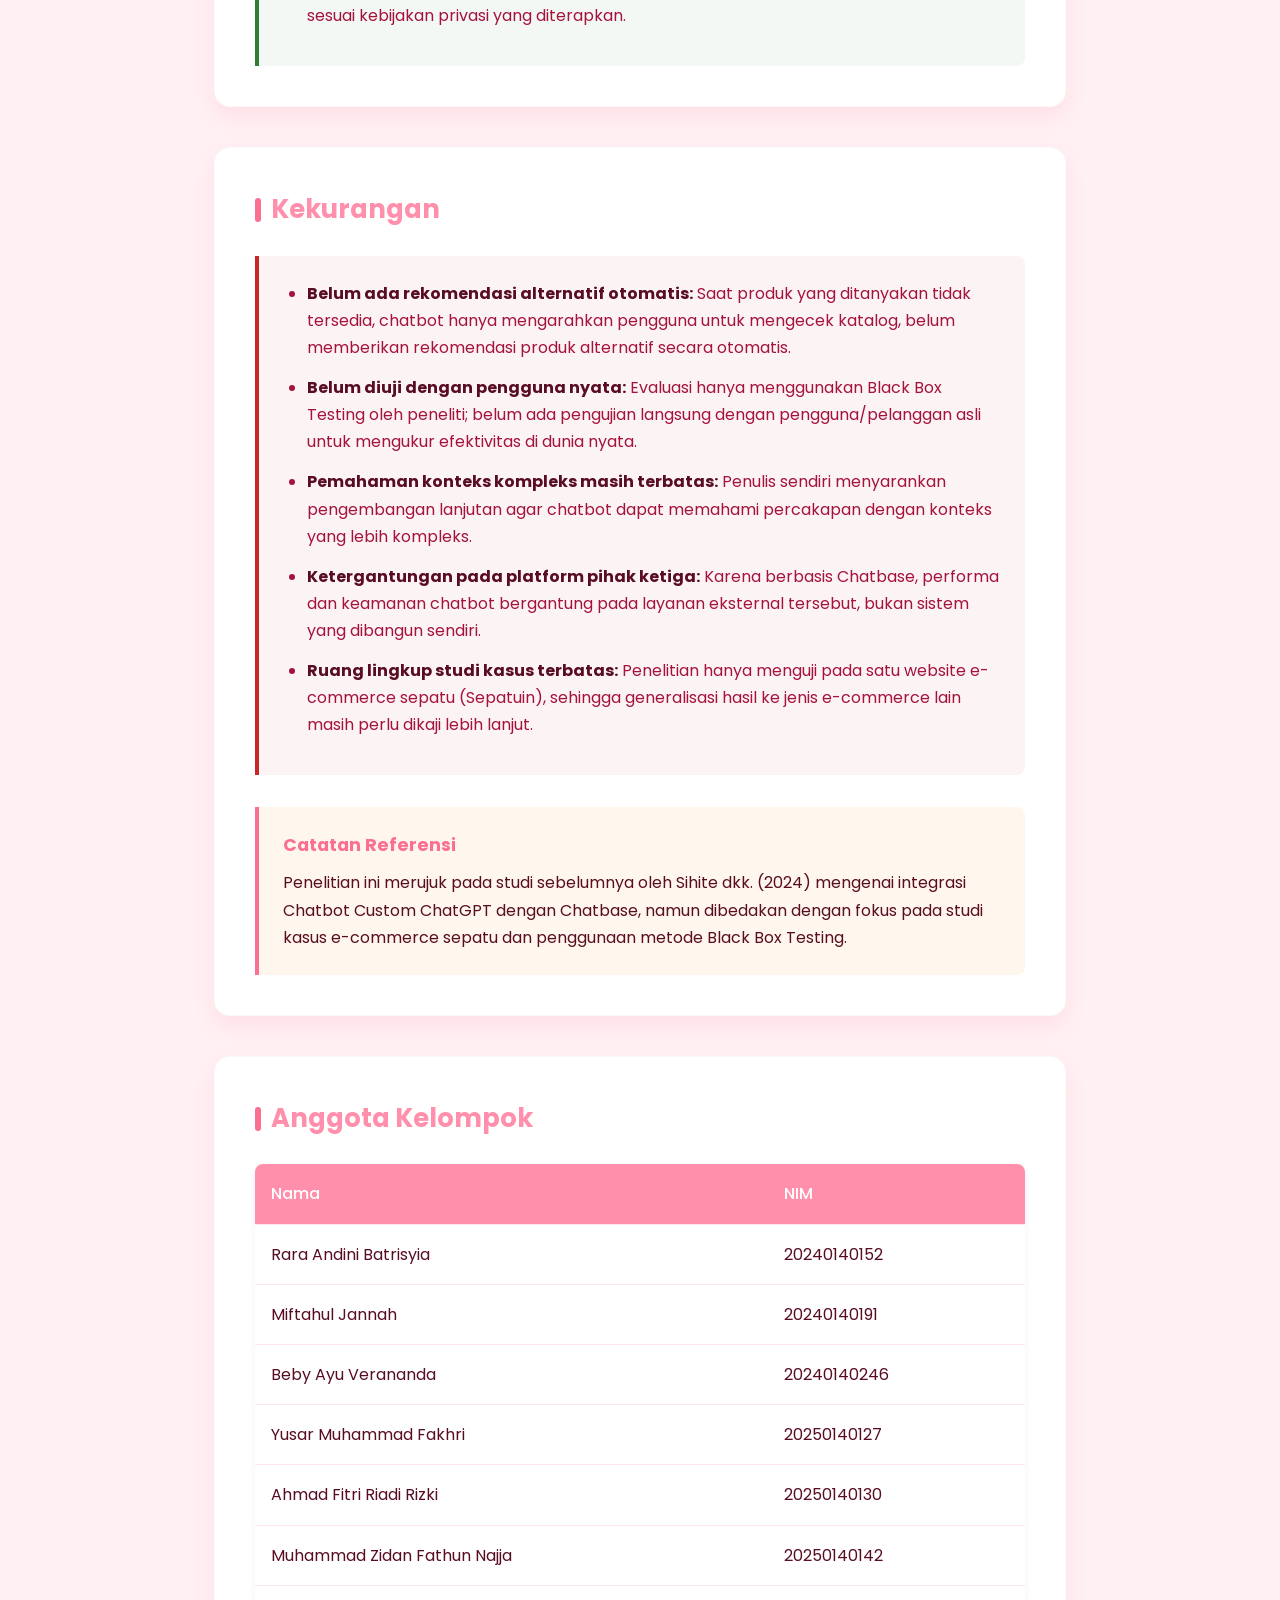
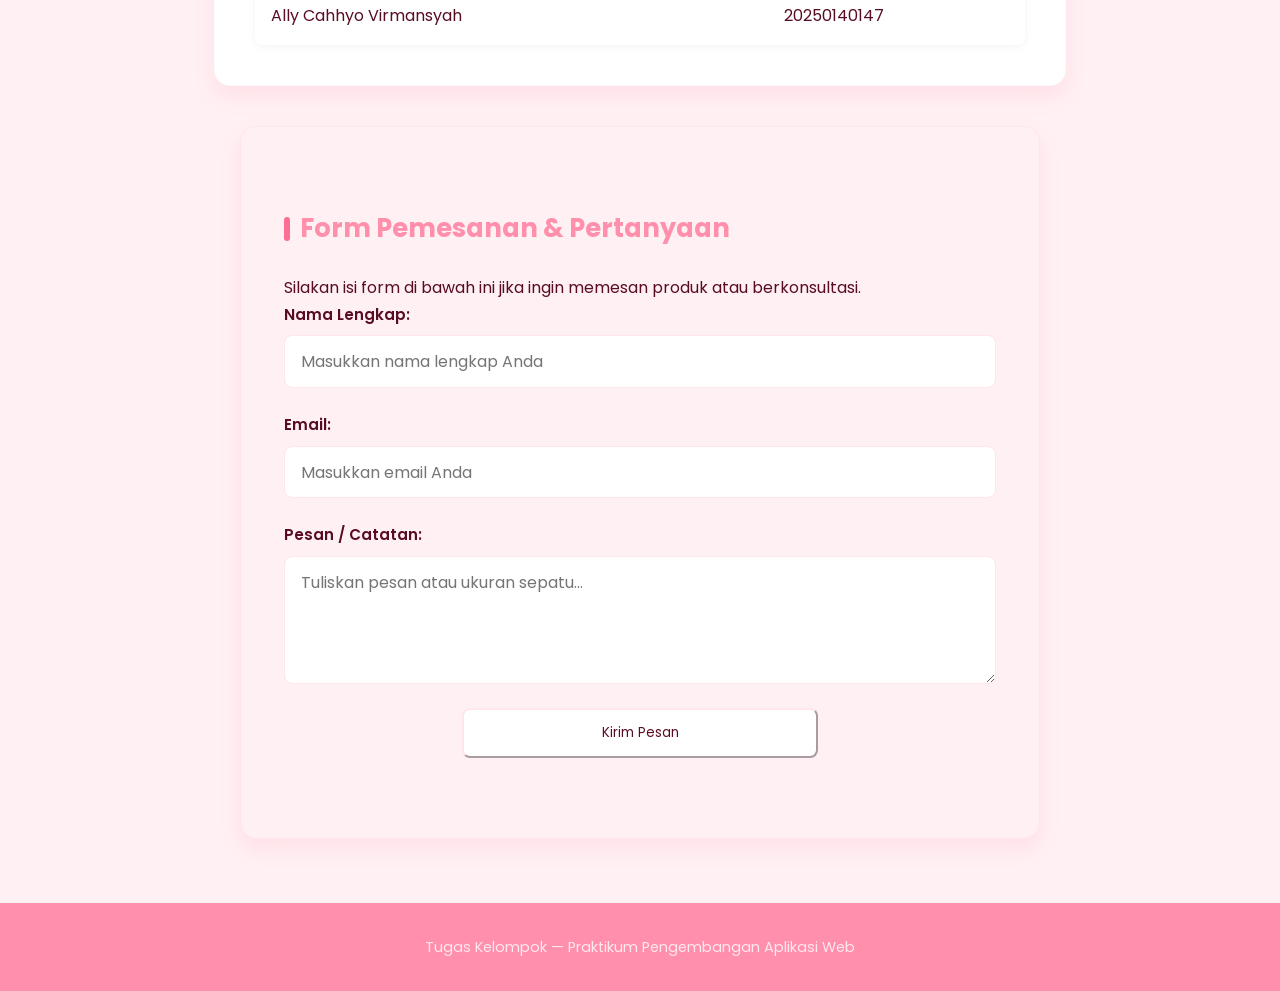
==== commit 673fecb5: "tambahan style buat button" ====
--- a/index.html
+++ b/index.html
@@ -375,6 +375,18 @@
     box-shadow: 0 0 0 3px rgba(251, 111, 146, 0.25);
     background-color: var(--white);
 }
+
+/* tambahan bagian button biar ke blending sama style skrng*/
+.contact-form button{
+  align-self: center;
+  background-color: var(--bg-light);
+  width: 50%;
+  border-color: var(--border);
+  border-radius: 8px;
+  height: 50px;
+  font-family: inherit;
+  color: var(--text-dark);
+}
   </style>
 
 </main>
